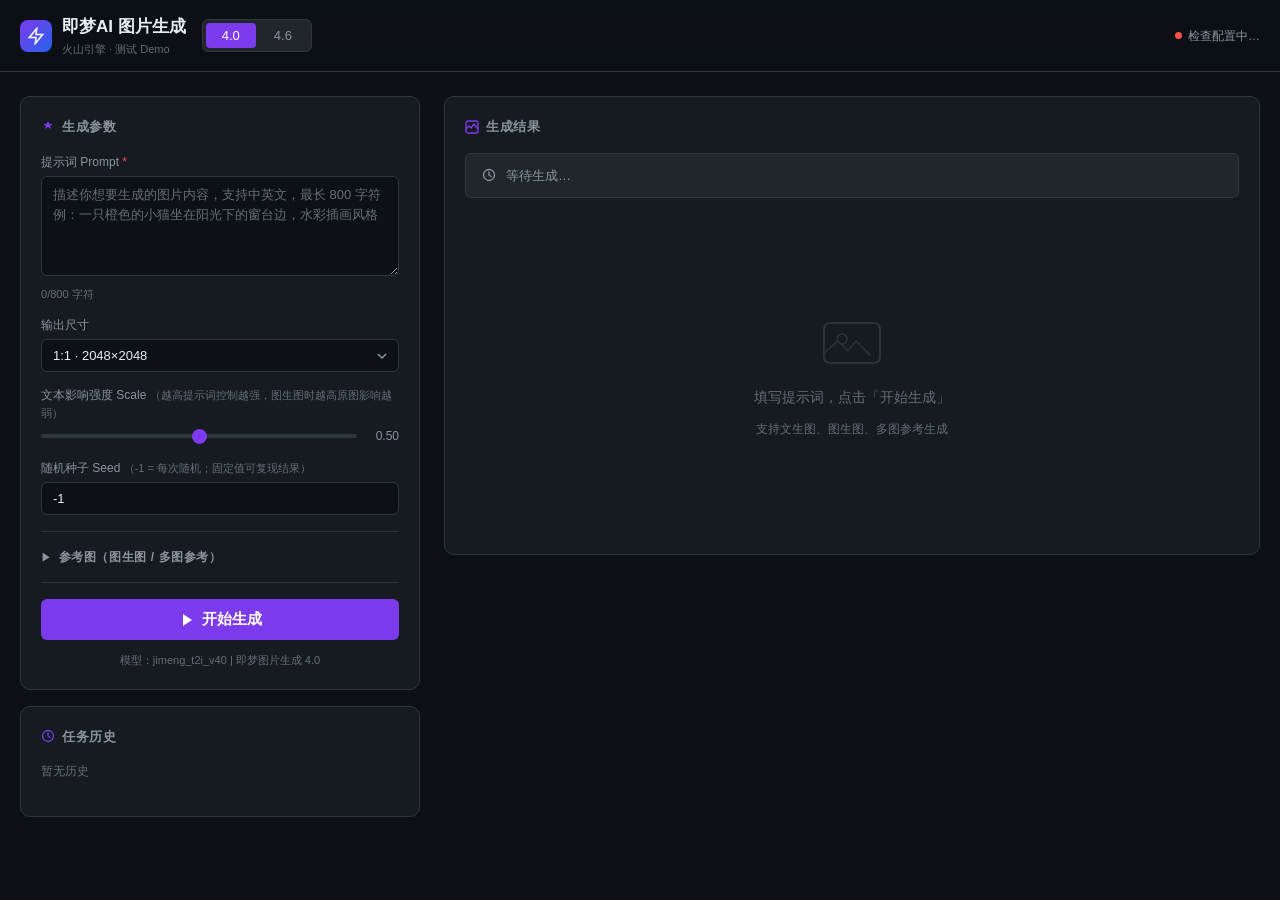
==== jimeng-demo/index.html @ f9570a5e "feat: 即梦AI 图片生成 4.0/4.6 测试 Demo 基于火山引擎官方接口文档实现的完整测试页面  后端 (app.py): - 手动实现火山引擎 V4 HMAC-SHA256 签名认证（无" ====
<!DOCTYPE html>
<html lang="zh-CN">
<head>
  <meta charset="UTF-8" />
  <meta name="viewport" content="width=device-width, initial-scale=1.0" />
  <title>即梦AI 图片生成 Demo</title>
  <style>
    /* ===== 基础变量 ===== */
    :root {
      --bg: #0d1117;
      --bg2: #161b22;
      --bg3: #21262d;
      --border: #30363d;
      --border2: #3d444d;
      --text: #e6edf3;
      --text2: #8b949e;
      --text3: #656d76;
      --accent: #7c3aed;
      --accent2: #6d28d9;
      --accent-light: rgba(124,58,237,0.15);
      --success: #2ea043;
      --danger: #f85149;
      --warning: #d29922;
      --radius: 10px;
      --radius-sm: 6px;
      --shadow: 0 8px 32px rgba(0,0,0,0.5);
      --t: 0.18s ease;
    }
    *, *::before, *::after { box-sizing: border-box; margin: 0; padding: 0; }
    html, body {
      min-height: 100vh;
      font-family: -apple-system, BlinkMacSystemFont, 'Segoe UI', 'PingFang SC', 'Microsoft YaHei', sans-serif;
      font-size: 14px;
      background: var(--bg);
      color: var(--text);
      line-height: 1.5;
    }

    /* ===== 布局 ===== */
    .container { max-width: 1280px; margin: 0 auto; padding: 0 20px; }

    /* ===== 顶部 Header ===== */
    header {
      border-bottom: 1px solid var(--border);
      padding: 14px 0;
      position: sticky;
      top: 0;
      background: rgba(13,17,23,0.92);
      backdrop-filter: blur(10px);
      z-index: 100;
    }
    .header-inner {
      display: flex;
      align-items: center;
      gap: 16px;
    }
    .logo {
      display: flex;
      align-items: center;
      gap: 10px;
      text-decoration: none;
    }
    .logo-icon {
      width: 32px; height: 32px;
      background: linear-gradient(135deg, #7c3aed, #2563eb);
      border-radius: 8px;
      display: flex; align-items: center; justify-content: center;
    }
    .logo-icon svg { width: 18px; height: 18px; }
    .logo-title { font-size: 17px; font-weight: 700; color: var(--text); }
    .logo-sub { font-size: 11px; color: var(--text3); margin-top: 1px; }

    /* 版本切换 */
    .version-tabs {
      display: flex;
      background: var(--bg3);
      border: 1px solid var(--border);
      border-radius: var(--radius-sm);
      padding: 3px;
      gap: 2px;
    }
    .version-tab {
      padding: 5px 16px;
      border-radius: 4px;
      border: none;
      background: transparent;
      color: var(--text2);
      font-size: 13px;
      font-weight: 500;
      cursor: pointer;
      transition: var(--t);
    }
    .version-tab:hover { color: var(--text); background: var(--border); }
    .version-tab.active { background: var(--accent); color: #fff; }

    /* 状态指示 */
    .config-status {
      margin-left: auto;
      display: flex;
      align-items: center;
      gap: 6px;
      font-size: 12px;
    }
    .dot {
      width: 7px; height: 7px;
      border-radius: 50%;
      background: var(--danger);
    }
    .dot.ok { background: var(--success); }
    #config-text { color: var(--text2); }

    /* ===== 主体两栏 ===== */
    .main-grid {
      display: grid;
      grid-template-columns: 400px 1fr;
      gap: 24px;
      padding: 24px 0 40px;
    }
    @media (max-width: 900px) {
      .main-grid { grid-template-columns: 1fr; }
    }

    /* ===== 卡片 ===== */
    .card {
      background: var(--bg2);
      border: 1px solid var(--border);
      border-radius: var(--radius);
      padding: 20px;
    }
    .card-title {
      font-size: 13px;
      font-weight: 600;
      color: var(--text2);
      text-transform: uppercase;
      letter-spacing: 0.7px;
      margin-bottom: 16px;
      display: flex;
      align-items: center;
      gap: 7px;
    }
    .card-title svg { color: var(--accent); }

    /* ===== 表单 ===== */
    .form-group { margin-bottom: 14px; }
    .form-label {
      display: block;
      font-size: 12px;
      color: var(--text2);
      margin-bottom: 5px;
      font-weight: 500;
    }
    .form-input, .form-select, .form-textarea {
      width: 100%;
      background: var(--bg);
      border: 1px solid var(--border);
      border-radius: var(--radius-sm);
      color: var(--text);
      padding: 8px 11px;
      font-size: 13px;
      outline: none;
      transition: var(--t);
      font-family: inherit;
    }
    .form-input:focus, .form-select:focus, .form-textarea:focus {
      border-color: var(--accent);
      box-shadow: 0 0 0 3px var(--accent-light);
    }
    .form-input::placeholder, .form-textarea::placeholder { color: var(--text3); }
    .form-textarea { resize: vertical; min-height: 100px; line-height: 1.6; }
    .form-select {
      cursor: pointer;
      appearance: none;
      background-image: url("data:image/svg+xml,%3Csvg xmlns='http://www.w3.org/2000/svg' width='12' height='12' viewBox='0 0 12 12'%3E%3Cpath d='M2 4l4 4 4-4' stroke='%238b949e' stroke-width='1.5' fill='none'/%3E%3C/svg%3E");
      background-repeat: no-repeat;
      background-position: right 10px center;
      padding-right: 30px;
    }
    .form-row { display: grid; grid-template-columns: 1fr 1fr; gap: 10px; }

    /* 滑块 */
    .slider-row { display: flex; align-items: center; gap: 10px; }
    .form-range {
      flex: 1;
      -webkit-appearance: none;
      height: 4px;
      background: var(--border);
      border-radius: 2px;
      outline: none;
      cursor: pointer;
    }
    .form-range::-webkit-slider-thumb {
      -webkit-appearance: none;
      width: 15px; height: 15px;
      border-radius: 50%;
      background: var(--accent);
      cursor: pointer;
    }
    .slider-val {
      font-size: 12px;
      color: var(--text2);
      width: 32px;
      text-align: right;
      flex-shrink: 0;
    }

    /* 图片上传区 */
    .upload-zone {
      border: 2px dashed var(--border);
      border-radius: var(--radius-sm);
      padding: 20px;
      text-align: center;
      cursor: pointer;
      transition: var(--t);
      position: relative;
      overflow: hidden;
    }
    .upload-zone:hover { border-color: var(--accent); background: var(--accent-light); }
    .upload-zone.has-images { border-style: solid; border-color: var(--accent); }
    .upload-zone input[type="file"] {
      position: absolute; inset: 0; opacity: 0; cursor: pointer;
    }
    .upload-hint { font-size: 12px; color: var(--text3); margin-top: 4px; }
    .upload-preview {
      display: flex;
      flex-wrap: wrap;
      gap: 8px;
      margin-top: 10px;
    }
    .preview-item {
      position: relative;
      width: 72px; height: 72px;
      border-radius: 6px;
      overflow: hidden;
      border: 1px solid var(--border);
    }
    .preview-item img { width: 100%; height: 100%; object-fit: cover; }
    .preview-remove {
      position: absolute;
      top: 2px; right: 2px;
      background: rgba(0,0,0,0.7);
      border: none;
      color: #fff;
      width: 18px; height: 18px;
      border-radius: 50%;
      cursor: pointer;
      font-size: 11px;
      display: flex; align-items: center; justify-content: center;
    }

    /* URL 输入 */
    .url-add-row {
      display: flex;
      gap: 6px;
      margin-top: 8px;
    }
    .url-tag-list {
      display: flex;
      flex-wrap: wrap;
      gap: 6px;
      margin-top: 8px;
    }
    .url-tag {
      display: flex;
      align-items: center;
      gap: 5px;
      background: var(--bg3);
      border: 1px solid var(--border);
      border-radius: 4px;
      padding: 3px 8px;
      font-size: 11px;
      color: var(--text2);
      max-width: 200px;
    }
    .url-tag span {
      overflow: hidden;
      text-overflow: ellipsis;
      white-space: nowrap;
    }
    .url-tag button { background: none; border: none; color: var(--text3); cursor: pointer; padding: 0; font-size: 13px; line-height: 1; }
    .url-tag button:hover { color: var(--danger); }

    /* ===== 按钮 ===== */
    .btn {
      display: inline-flex;
      align-items: center;
      justify-content: center;
      gap: 7px;
      padding: 9px 18px;
      border-radius: var(--radius-sm);
      border: none;
      font-size: 14px;
      font-weight: 600;
      cursor: pointer;
      transition: var(--t);
      white-space: nowrap;
    }
    .btn-primary {
      background: var(--accent);
      color: #fff;
      width: 100%;
      padding: 11px;
      font-size: 15px;
    }
    .btn-primary:hover { background: var(--accent2); }
    .btn-primary:active { transform: scale(0.98); }
    .btn-primary:disabled { opacity: 0.5; cursor: not-allowed; transform: none; }
    .btn-outline {
      background: transparent;
      border: 1px solid var(--border2);
      color: var(--text2);
      padding: 6px 12px;
      font-size: 12px;
      font-weight: 500;
    }
    .btn-outline:hover { border-color: var(--accent); color: var(--accent); }
    .btn-sm { padding: 5px 10px; font-size: 12px; }

    /* ===== 右栏：结果展示 ===== */
    .result-header {
      display: flex;
      align-items: center;
      justify-content: space-between;
      margin-bottom: 16px;
    }
    .result-meta { font-size: 12px; color: var(--text3); }

    /* 状态条 */
    .status-bar {
      display: flex;
      align-items: center;
      gap: 10px;
      padding: 12px 16px;
      border-radius: var(--radius-sm);
      font-size: 13px;
      margin-bottom: 16px;
    }
    .status-bar.idle { background: var(--bg3); color: var(--text2); border: 1px solid var(--border); }
    .status-bar.loading { background: rgba(124,58,237,0.12); color: #a78bfa; border: 1px solid rgba(124,58,237,0.3); }
    .status-bar.success { background: rgba(46,160,67,0.12); color: #3fb950; border: 1px solid rgba(46,160,67,0.3); }
    .status-bar.error { background: rgba(248,81,73,0.12); color: #ff7b72; border: 1px solid rgba(248,81,73,0.3); }

    /* 加载动画 */
    .spinner {
      width: 16px; height: 16px;
      border: 2px solid rgba(167,139,250,0.3);
      border-top-color: #a78bfa;
      border-radius: 50%;
      animation: spin 0.8s linear infinite;
      flex-shrink: 0;
    }
    @keyframes spin { to { transform: rotate(360deg); } }

    /* 进度条 */
    .progress-wrap {
      height: 3px;
      background: var(--border);
      border-radius: 2px;
      margin-bottom: 16px;
      overflow: hidden;
    }
    .progress-bar {
      height: 100%;
      background: linear-gradient(90deg, var(--accent), #2563eb);
      border-radius: 2px;
      transition: width 0.4s ease;
    }

    /* 图片网格 */
    .images-grid {
      display: grid;
      grid-template-columns: repeat(auto-fill, minmax(240px, 1fr));
      gap: 14px;
    }
    .image-card {
      background: var(--bg3);
      border: 1px solid var(--border);
      border-radius: var(--radius);
      overflow: hidden;
      transition: var(--t);
    }
    .image-card:hover { border-color: var(--accent); box-shadow: 0 0 0 1px var(--accent); }
    .image-card img {
      width: 100%; display: block;
      cursor: zoom-in;
    }
    .image-actions {
      display: flex;
      gap: 6px;
      padding: 10px;
      border-top: 1px solid var(--border);
    }
    .image-actions a, .image-actions button {
      flex: 1;
      text-align: center;
      padding: 6px;
      font-size: 12px;
      border-radius: 4px;
      border: 1px solid var(--border);
      background: transparent;
      color: var(--text2);
      cursor: pointer;
      text-decoration: none;
      transition: var(--t);
    }
    .image-actions a:hover, .image-actions button:hover {
      border-color: var(--accent);
      color: var(--accent);
    }

    /* 空状态 */
    .empty-state {
      display: flex;
      flex-direction: column;
      align-items: center;
      justify-content: center;
      min-height: 320px;
      color: var(--text3);
      gap: 12px;
    }
    .empty-state svg { opacity: 0.3; }

    /* 历史记录标签 */
    .history-tabs {
      display: flex;
      gap: 4px;
      margin-bottom: 16px;
      flex-wrap: wrap;
    }
    .history-badge {
      padding: 4px 10px;
      border-radius: 20px;
      font-size: 11px;
      background: var(--bg3);
      border: 1px solid var(--border);
      color: var(--text2);
      cursor: pointer;
      transition: var(--t);
      max-width: 180px;
      overflow: hidden;
      text-overflow: ellipsis;
      white-space: nowrap;
    }
    .history-badge:hover { border-color: var(--accent); color: var(--accent); }
    .history-badge.active { background: var(--accent-light); border-color: var(--accent); color: var(--accent); }

    /* 灯箱 */
    .lightbox {
      position: fixed;
      inset: 0;
      background: rgba(0,0,0,0.9);
      display: none;
      align-items: center;
      justify-content: center;
      z-index: 1000;
      cursor: zoom-out;
    }
    .lightbox.open { display: flex; }
    .lightbox img {
      max-width: 92vw;
      max-height: 92vh;
      border-radius: var(--radius);
      box-shadow: var(--shadow);
    }
    .lightbox-close {
      position: absolute;
      top: 20px; right: 20px;
      width: 36px; height: 36px;
      border-radius: 50%;
      background: rgba(255,255,255,0.1);
      border: 1px solid rgba(255,255,255,0.2);
      color: #fff;
      cursor: pointer;
      font-size: 18px;
      display: flex; align-items: center; justify-content: center;
    }

    /* Toast */
    .toast-wrap {
      position: fixed;
      bottom: 24px; right: 24px;
      display: flex;
      flex-direction: column;
      gap: 8px;
      z-index: 2000;
    }
    .toast {
      padding: 11px 16px;
      border-radius: var(--radius-sm);
      font-size: 13px;
      font-weight: 500;
      box-shadow: var(--shadow);
      animation: toastIn 0.2s ease;
      border-left: 3px solid;
      max-width: 320px;
    }
    .toast.info { background: rgba(124,58,237,0.18); border-color: var(--accent); color: #a78bfa; }
    .toast.success { background: rgba(46,160,67,0.18); border-color: var(--success); color: #3fb950; }
    .toast.error { background: rgba(248,81,73,0.18); border-color: var(--danger); color: #ff7b72; }
    @keyframes toastIn { from { transform: translateX(100%); opacity: 0; } to { transform: translateX(0); opacity: 1; } }

    /* 参数说明 */
    .tip-text { font-size: 11px; color: var(--text3); margin-top: 4px; }
    .divider { border: none; border-top: 1px solid var(--border); margin: 16px 0; }

    /* 折叠区 */
    .collapsible-header {
      display: flex;
      align-items: center;
      gap: 7px;
      cursor: pointer;
      user-select: none;
      font-size: 12px;
      font-weight: 600;
      color: var(--text2);
      text-transform: uppercase;
      letter-spacing: 0.6px;
    }
    .collapsible-header:hover { color: var(--text); }
    .collapse-icon { transition: transform 0.2s ease; font-size: 10px; }
    .collapse-icon.open { transform: rotate(90deg); }
    .collapsible-body { margin-top: 12px; }
    .collapsible-body.hidden { display: none; }
  </style>
</head>
<body>

<!-- Header -->
<header>
  <div class="container">
    <div class="header-inner">
      <div class="logo">
        <div class="logo-icon">
          <svg viewBox="0 0 24 24" fill="none" stroke="white" stroke-width="2"><polygon points="13,2 3,14 12,14 11,22 21,10 12,10"/></svg>
        </div>
        <div>
          <div class="logo-title">即梦AI 图片生成</div>
          <div class="logo-sub">火山引擎 · 测试 Demo</div>
        </div>
      </div>
      <div class="version-tabs">
        <button class="version-tab active" data-v="4.0" onclick="switchVersion('4.0')">4.0</button>
        <button class="version-tab" data-v="4.6" onclick="switchVersion('4.6')">4.6</button>
      </div>
      <div class="config-status">
        <div class="dot" id="status-dot"></div>
        <span id="config-text">检查配置中…</span>
      </div>
    </div>
  </div>
</header>

<!-- 主体 -->
<div class="container">
  <div class="main-grid">

    <!-- 左栏：控制面板 -->
    <div>
      <div class="card">
        <div class="card-title">
          <svg width="14" height="14" viewBox="0 0 14 14"><path d="M7 1l1.5 3h3L9 6l1 3-3-2-3 2 1-3-2.5-2H5.5z" fill="currentColor"/></svg>
          生成参数
        </div>

        <!-- 提示词 -->
        <div class="form-group">
          <label class="form-label">提示词 Prompt <span style="color:var(--danger)">*</span></label>
          <textarea class="form-textarea" id="prompt" placeholder="描述你想要生成的图片内容，支持中英文，最长 800 字符&#10;例：一只橙色的小猫坐在阳光下的窗台边，水彩插画风格" maxlength="800"></textarea>
          <div class="tip-text"><span id="prompt-count">0</span>/800 字符</div>
        </div>

        <!-- 图片尺寸 -->
        <div class="form-group">
          <label class="form-label">输出尺寸</label>
          <select class="form-select" id="size">
            <optgroup label="── 1K ──">
              <option value="1024x1024">1:1 · 1024×1024</option>
            </optgroup>
            <optgroup label="── 2K (推荐) ──">
              <option value="2048x2048" selected>1:1 · 2048×2048</option>
              <option value="2304x1728">4:3 · 2304×1728</option>
              <option value="2560x1440">16:9 · 2560×1440</option>
              <option value="2496x1664">3:2 · 2496×1664</option>
              <option value="3024x1296">21:9 · 3024×1296</option>
              <option value="1728x2304">3:4 · 1728×2304</option>
              <option value="1440x2560">9:16 · 1440×2560</option>
            </optgroup>
            <optgroup label="── 4K ──">
              <option value="4096x4096">1:1 · 4096×4096</option>
              <option value="4694x3520">4:3 · 4694×3520</option>
              <option value="4992x3328">3:2 · 4992×3328</option>
              <option value="5404x3040">16:9 · 5404×3040</option>
            </optgroup>
          </select>
        </div>

        <!-- 文本影响强度 -->
        <div class="form-group">
          <label class="form-label">文本影响强度 Scale <span class="tip-text">（越高提示词控制越强，图生图时越高原图影响越弱）</span></label>
          <div class="slider-row">
            <input type="range" class="form-range" id="scale" min="0" max="1" step="0.05" value="0.5"
              oninput="document.getElementById('scale-val').textContent=parseFloat(this.value).toFixed(2)" />
            <span class="slider-val" id="scale-val">0.50</span>
          </div>
        </div>

        <!-- 随机种子 -->
        <div class="form-group">
          <label class="form-label">随机种子 Seed <span class="tip-text">（-1 = 每次随机；固定值可复现结果）</span></label>
          <input type="number" class="form-input" id="seed" value="-1" min="-1" />
        </div>

        <hr class="divider" />

        <!-- 参考图 折叠 -->
        <div>
          <div class="collapsible-header" onclick="toggleSection('ref-section','ref-icon')">
            <span class="collapse-icon" id="ref-icon">▶</span>
            参考图（图生图 / 多图参考）
          </div>
          <div class="collapsible-body hidden" id="ref-section">
            <br/>
            <!-- URL 输入 -->
            <div class="form-group">
              <label class="form-label">图片 URL（可添加多个，最多 10 张）</label>
              <div class="url-add-row">
                <input type="text" class="form-input" id="url-input" placeholder="https://example.com/image.jpg" />
                <button class="btn btn-outline btn-sm" onclick="addUrlTag()">添加</button>
              </div>
              <div class="url-tag-list" id="url-tag-list"></div>
            </div>
            <div class="tip-text">4.0 支持最多 10 张参考图；图生图时建议 scale 设置为 0.3~0.7</div>

            <hr class="divider" />
            <!-- 生成数量控制 -->
            <div class="form-group">
              <label class="form-label">输出数量控制</label>
              <div class="form-row">
                <div>
                  <label class="form-label">强制生成单图</label>
                  <select class="form-select" id="force-single">
                    <option value="false">否（自动判断）</option>
                    <option value="true">是（强制1张）</option>
                  </select>
                </div>
                <div>
                  <label class="form-label">最大输出数</label>
                  <select class="form-select" id="max-ratio">
                    <option value="1">1张</option>
                    <option value="3">3张</option>
                    <option value="6" selected>6张</option>
                    <option value="9">9张</option>
                    <option value="15">15张（最大）</option>
                  </select>
                </div>
              </div>
            </div>
          </div>
        </div>

        <hr class="divider" />

        <!-- 生成按钮 -->
        <button class="btn btn-primary" id="btn-generate" onclick="doGenerate()">
          <svg width="16" height="16" viewBox="0 0 16 16"><polygon points="4,2 13,8 4,14" fill="currentColor"/></svg>
          <span id="btn-text">开始生成</span>
        </button>

        <!-- 当前版本信息 -->
        <div style="margin-top:12px;font-size:11px;color:var(--text3);text-align:center" id="model-info">
          模型：jimeng_t2i_v40 | 即梦图片生成 4.0
        </div>
      </div>

      <!-- 历史记录 -->
      <div class="card" style="margin-top:16px" id="history-card">
        <div class="card-title">
          <svg width="14" height="14" viewBox="0 0 14 14"><circle cx="7" cy="7" r="5.5" stroke="currentColor" stroke-width="1.3" fill="none"/><path d="M7 4v3l2 1.5" stroke="currentColor" stroke-width="1.3" stroke-linecap="round" fill="none"/></svg>
          任务历史
        </div>
        <div class="history-tabs" id="history-tabs">
          <div style="font-size:12px;color:var(--text3)">暂无历史</div>
        </div>
      </div>
    </div>

    <!-- 右栏：结果 -->
    <div>
      <div class="card">
        <div class="result-header">
          <div class="card-title" style="margin:0">
            <svg width="14" height="14" viewBox="0 0 14 14"><rect x="1" y="1" width="12" height="12" rx="2" stroke="currentColor" stroke-width="1.3" fill="none"/><path d="M1 9l3-3 2 2 3-4 4 5" stroke="currentColor" stroke-width="1.3" stroke-linecap="round" fill="none"/></svg>
            生成结果
          </div>
          <div class="result-meta" id="result-meta"></div>
        </div>

        <!-- 状态条 -->
        <div class="status-bar idle" id="status-bar">
          <svg width="14" height="14" viewBox="0 0 14 14"><circle cx="7" cy="7" r="5.5" stroke="currentColor" stroke-width="1.3" fill="none"/><path d="M7 4v3l2 1.5" stroke="currentColor" stroke-width="1.3" stroke-linecap="round" fill="none"/></svg>
          <span id="status-text">等待生成…</span>
        </div>

        <!-- 进度条 -->
        <div class="progress-wrap" id="progress-wrap" style="display:none">
          <div class="progress-bar" id="progress-bar" style="width:0%"></div>
        </div>

        <!-- 图片结果 -->
        <div id="result-area">
          <div class="empty-state">
            <svg width="64" height="64" viewBox="0 0 64 64" fill="none">
              <rect x="4" y="12" width="56" height="40" rx="6" stroke="currentColor" stroke-width="2"/>
              <circle cx="22" cy="28" r="5" stroke="currentColor" stroke-width="1.5"/>
              <path d="M4 42l14-12 10 10 8-10 14 14" stroke="currentColor" stroke-width="1.5" stroke-linecap="round"/>
            </svg>
            <div style="font-size:14px">填写提示词，点击「开始生成」</div>
            <div style="font-size:12px">支持文生图、图生图、多图参考生成</div>
          </div>
        </div>
      </div>
    </div>
  </div>
</div>

<!-- 灯箱 -->
<div class="lightbox" id="lightbox" onclick="closeLightbox()">
  <button class="lightbox-close" onclick="closeLightbox()">✕</button>
  <img id="lightbox-img" src="" alt="" />
</div>

<!-- Toast -->
<div class="toast-wrap" id="toast-wrap"></div>

<script>
  // ===== 状态 =====
  let currentVersion = '4.0';
  let currentTaskId = null;
  let currentReqKey = 'jimeng_t2i_v40';
  let pollTimer = null;
  let pollCount = 0;
  const MAX_POLL = 60;  // 最多轮询 60 次（约 2 分钟）
  let history = [];     // [{taskId, reqKey, prompt, images, time}]
  let urlList = [];

  const MODEL_INFO = {
    '4.0': { reqKey: 'jimeng_t2i_v40', desc: '即梦图片生成 4.0' },
    '4.6': { reqKey: 'jimeng_t2i_v46', desc: '即梦图片生成 4.6' },
  };

  // ===== 初始化 =====
  window.addEventListener('load', () => {
    checkConfig();
    document.getElementById('prompt').addEventListener('input', function() {
      document.getElementById('prompt-count').textContent = this.value.length;
    });
    document.getElementById('url-input').addEventListener('keydown', (e) => {
      if (e.key === 'Enter') { e.preventDefault(); addUrlTag(); }
    });
  });

  // ===== 配置检查 =====
  async function checkConfig() {
    try {
      const r = await fetch('/api/config');
      const data = await r.json();
      const dot = document.getElementById('status-dot');
      const txt = document.getElementById('config-text');
      if (data.ak_configured && data.sk_configured) {
        dot.classList.add('ok');
        txt.textContent = 'AK/SK 已配置';
      } else {
        txt.textContent = '未配置 AK/SK（请创建 .env 文件）';
      }
    } catch {}
  }

  // ===== 版本切换 =====
  function switchVersion(v) {
    currentVersion = v;
    document.querySelectorAll('.version-tab').forEach(t => t.classList.toggle('active', t.dataset.v === v));
    const info = MODEL_INFO[v];
    currentReqKey = info.reqKey;
    document.getElementById('model-info').textContent = `模型：${info.reqKey} | ${info.desc}`;
    toast(`切换到即梦 ${v}`, 'info');
  }

  // ===== URL 标签管理 =====
  function addUrlTag() {
    const input = document.getElementById('url-input');
    const url = input.value.trim();
    if (!url) return;
    if (urlList.length >= 10) { toast('最多添加 10 张参考图', 'error'); return; }
    if (!url.startsWith('http')) { toast('请输入有效的 HTTP/HTTPS URL', 'error'); return; }
    urlList.push(url);
    input.value = '';
    renderUrlTags();
  }

  function removeUrl(idx) {
    urlList.splice(idx, 1);
    renderUrlTags();
  }

  function renderUrlTags() {
    const c = document.getElementById('url-tag-list');
    c.innerHTML = urlList.map((u, i) => `
      <div class="url-tag">
        <span title="${u}">${u.split('/').pop() || u.substring(0, 30)}</span>
        <button onclick="removeUrl(${i})" title="移除">×</button>
      </div>
    `).join('');
  }

  // ===== 折叠 =====
  function toggleSection(bodyId, iconId) {
    const body = document.getElementById(bodyId);
    const icon = document.getElementById(iconId);
    const hidden = body.classList.toggle('hidden');
    icon.classList.toggle('open', !hidden);
  }

  // ===== 生成 =====
  async function doGenerate() {
    const prompt = document.getElementById('prompt').value.trim();
    if (!prompt) { toast('请输入提示词', 'error'); return; }

    const params = {
      version: currentVersion,
      prompt,
      size: document.getElementById('size').value,
      scale: parseFloat(document.getElementById('scale').value),
      seed: parseInt(document.getElementById('seed').value) || -1,
      image_urls: [...urlList],
      force_single: document.getElementById('force-single').value === 'true',
    };

    setGenerating(true);
    setStatus('loading', '提交任务中…');
    showProgress(5);
    clearResults();

    try {
      const r = await fetch('/api/generate', {
        method: 'POST',
        headers: { 'Content-Type': 'application/json' },
        body: JSON.stringify(params),
      });
      const data = await r.json();
      if (!r.ok || data.error) {
        const hint = data.hint ? `\n提示：${data.hint}` : '';
        throw new Error((data.error || '提交失败') + hint);
      }
      currentTaskId = data.task_id;
      currentReqKey = data.req_key;
      setStatus('loading', `任务已提交，正在生成… (task: ${currentTaskId.substring(0, 12)}…)`);
      showProgress(15);
      startPolling();
    } catch (e) {
      setStatus('error', `错误：${e.message}`);
      setGenerating(false);
      hideProgress();
      toast(e.message, 'error');
    }
  }

  // ===== 轮询 =====
  function startPolling() {
    pollCount = 0;
    pollTimer = setInterval(pollResult, 2000);
  }

  async function pollResult() {
    if (!currentTaskId) return;
    pollCount++;
    const progress = Math.min(15 + pollCount * 1.2, 92);
    showProgress(progress);

    if (pollCount > MAX_POLL) {
      clearInterval(pollTimer);
      setStatus('error', '生成超时，请重试');
      setGenerating(false);
      hideProgress();
      toast('生成超时', 'error');
      return;
    }

    try {
      const r = await fetch('/api/query', {
        method: 'POST',
        headers: { 'Content-Type': 'application/json' },
        body: JSON.stringify({ task_id: currentTaskId, req_key: currentReqKey }),
      });
      const data = await r.json();

      if (data.error) throw new Error(data.error);

      if (data.status === 'done') {
        clearInterval(pollTimer);
        showProgress(100);
        setTimeout(hideProgress, 600);
        renderImages(data.images || []);
        const elapsed = (pollCount * 2).toFixed(0);
        setStatus('success', `生成完成！共 ${data.images.length} 张图片（耗时约 ${elapsed}s）`);
        setGenerating(false);
        addHistory(currentTaskId, currentReqKey, document.getElementById('prompt').value.trim(), data.images);
        document.getElementById('result-meta').textContent =
          `版本: ${currentVersion} · ${data.images.length}张 · ~${elapsed}s`;
        toast(`生成完成，共 ${data.images.length} 张`, 'success');
      } else {
        setStatus('loading', `生成中… (${pollCount * 2}s)`);
      }
    } catch (e) {
      clearInterval(pollTimer);
      setStatus('error', `查询失败：${e.message}`);
      setGenerating(false);
      hideProgress();
      toast(`查询失败：${e.message}`, 'error');
    }
  }

  // ===== 渲染图片 =====
  function renderImages(images) {
    if (!images.length) {
      document.getElementById('result-area').innerHTML =
        '<div style="color:var(--text3);padding:20px;text-align:center">未返回图片数据</div>';
      return;
    }
    const html = `<div class="images-grid">${images.map((img, i) => {
      const src = img.type === 'url' ? img.data : `data:image/png;base64,${img.data}`;
      const downloadHref = img.type === 'url' ? img.data : src;
      return `
        <div class="image-card">
          <img src="${src}" alt="生成图片${i+1}" loading="lazy" onclick="openLightbox('${src}')" />
          <div class="image-actions">
            <a href="${downloadHref}" download="jimeng_${Date.now()}_${i+1}.png" target="_blank">
              ⬇ 下载
            </a>
            <button onclick="openLightbox('${src}')">🔍 预览</button>
          </div>
        </div>`;
    }).join('')}</div>`;
    document.getElementById('result-area').innerHTML = html;
  }

  function clearResults() {
    document.getElementById('result-area').innerHTML = '';
    document.getElementById('result-meta').textContent = '';
  }

  // ===== 状态与进度 =====
  function setStatus(type, text) {
    const bar = document.getElementById('status-bar');
    bar.className = `status-bar ${type}`;
    const icons = {
      idle: '<svg width="14" height="14" viewBox="0 0 14 14"><circle cx="7" cy="7" r="5.5" stroke="currentColor" stroke-width="1.3" fill="none"/></svg>',
      loading: '<div class="spinner"></div>',
      success: '<svg width="14" height="14" viewBox="0 0 14 14"><circle cx="7" cy="7" r="5.5" stroke="currentColor" stroke-width="1.3" fill="none"/><path d="M4 7l2 2 4-4" stroke="currentColor" stroke-width="1.4" stroke-linecap="round" fill="none"/></svg>',
      error: '<svg width="14" height="14" viewBox="0 0 14 14"><circle cx="7" cy="7" r="5.5" stroke="currentColor" stroke-width="1.3" fill="none"/><path d="M7 4v4M7 9.5v.5" stroke="currentColor" stroke-width="1.4" stroke-linecap="round" fill="none"/></svg>',
    };
    bar.innerHTML = `${icons[type] || ''}<span>${text}</span>`;
  }

  function setGenerating(loading) {
    const btn = document.getElementById('btn-generate');
    const txt = document.getElementById('btn-text');
    btn.disabled = loading;
    txt.textContent = loading ? '生成中…' : '开始生成';
  }

  function showProgress(pct) {
    document.getElementById('progress-wrap').style.display = '';
    document.getElementById('progress-bar').style.width = `${pct}%`;
  }

  function hideProgress() {
    document.getElementById('progress-wrap').style.display = 'none';
    document.getElementById('progress-bar').style.width = '0%';
  }

  // ===== 历史 =====
  function addHistory(taskId, reqKey, prompt, images) {
    history.unshift({ taskId, reqKey, prompt, images, time: new Date().toLocaleTimeString() });
    if (history.length > 10) history.pop();
    renderHistory();
  }

  function renderHistory() {
    const c = document.getElementById('history-tabs');
    if (!history.length) {
      c.innerHTML = '<div style="font-size:12px;color:var(--text3)">暂无历史</div>';
      return;
    }
    c.innerHTML = history.map((h, i) => `
      <div class="history-badge" onclick="loadHistory(${i})" title="${h.prompt}">
        ${h.time} · ${h.prompt.substring(0, 16)}${h.prompt.length > 16 ? '…' : ''}
      </div>
    `).join('');
  }

  function loadHistory(i) {
    const h = history[i];
    if (!h) return;
    renderImages(h.images);
    setStatus('success', `历史结果：${h.prompt.substring(0, 30)}`);
    document.getElementById('result-meta').textContent = `版本: ${h.reqKey} · ${h.images.length}张`;
  }

  // ===== 灯箱 =====
  function openLightbox(src) {
    document.getElementById('lightbox-img').src = src;
    document.getElementById('lightbox').classList.add('open');
  }
  function closeLightbox() {
    document.getElementById('lightbox').classList.remove('open');
  }
  document.addEventListener('keydown', (e) => {
    if (e.key === 'Escape') closeLightbox();
  });

  // ===== Toast =====
  function toast(msg, type = 'info') {
    const c = document.getElementById('toast-wrap');
    const el = document.createElement('div');
    el.className = `toast ${type}`;
    el.textContent = msg;
    c.appendChild(el);
    setTimeout(() => {
      el.style.animation = 'toastIn 0.2s ease reverse';
      setTimeout(() => el.remove(), 200);
    }, 3500);
  }
</script>
</body>
</html>
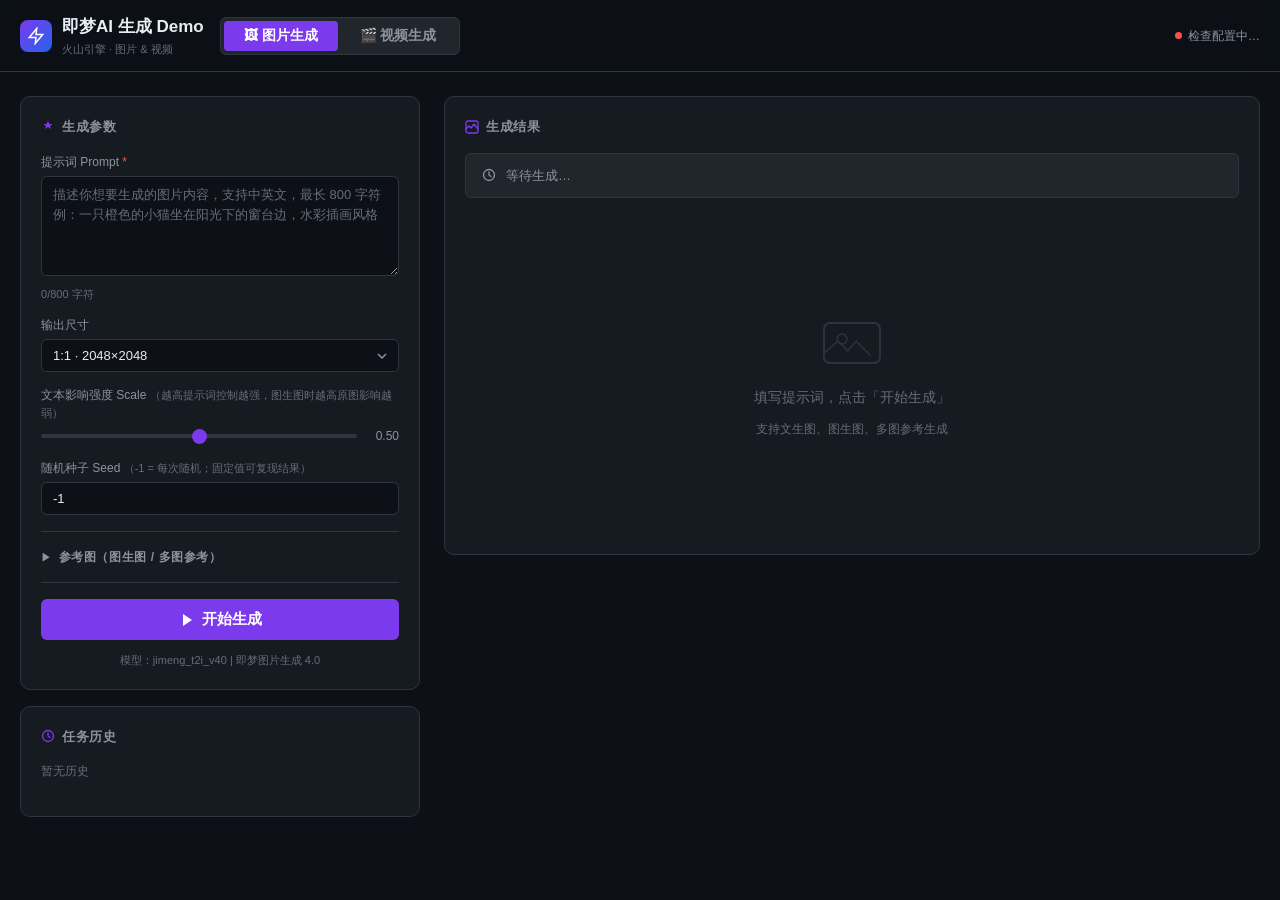
==== commit 0884a8d2: "feat: 新增即梦AI 视频生成功能（3.0 Pro / 3.0 720P / 3.0 1080P） 后端 (app.py): - /api/video/generate：提交视频生成任务，通过 C" ====
--- a/jimeng-demo/index.html
+++ b/jimeng-demo/index.html
@@ -3,7 +3,7 @@
 <head>
   <meta charset="UTF-8" />
   <meta name="viewport" content="width=device-width, initial-scale=1.0" />
-  <title>即梦AI 图片生成 Demo</title>
+  <title>即梦AI 图片 & 视频生成 Demo</title>
   <style>
     /* ===== 基础变量 ===== */
     :root {
@@ -520,6 +520,90 @@
     .collapse-icon.open { transform: rotate(90deg); }
     .collapsible-body { margin-top: 12px; }
     .collapsible-body.hidden { display: none; }
+
+    /* ===== 页面级 Tab（图片/视频切换）===== */
+    .page-tabs {
+      display: flex;
+      gap: 2px;
+      background: var(--bg3);
+      border: 1px solid var(--border);
+      border-radius: var(--radius-sm);
+      padding: 3px;
+    }
+    .page-tab {
+      padding: 6px 20px;
+      border-radius: 4px;
+      border: none;
+      background: transparent;
+      color: var(--text2);
+      font-size: 14px;
+      font-weight: 600;
+      cursor: pointer;
+      transition: var(--t);
+    }
+    .page-tab:hover { color: var(--text); }
+    .page-tab.active { background: var(--accent); color: #fff; }
+
+    /* 页面区域显示 */
+    .page-section { display: none; }
+    .page-section.active { display: block; }
+
+    /* ===== 视频生成专用样式 ===== */
+    .mode-grid {
+      display: grid;
+      grid-template-columns: repeat(2, 1fr);
+      gap: 6px;
+      margin-bottom: 4px;
+    }
+    .mode-btn {
+      padding: 8px 6px;
+      border-radius: var(--radius-sm);
+      border: 1px solid var(--border);
+      background: var(--bg);
+      color: var(--text2);
+      font-size: 11px;
+      cursor: pointer;
+      text-align: center;
+      transition: var(--t);
+      line-height: 1.4;
+    }
+    .mode-btn:hover { border-color: var(--accent); color: var(--accent); }
+    .mode-btn.active { background: var(--accent-light); border-color: var(--accent); color: var(--accent); font-weight: 600; }
+
+    /* 视频结果播放器 */
+    .video-result-wrap {
+      position: relative;
+      background: #000;
+      border-radius: var(--radius);
+      overflow: hidden;
+      max-width: 100%;
+    }
+    .video-result-wrap video {
+      width: 100%;
+      display: block;
+      max-height: 60vh;
+    }
+    .video-download-bar {
+      display: flex;
+      gap: 8px;
+      align-items: center;
+      padding: 10px;
+      background: var(--bg3);
+      border-top: 1px solid var(--border);
+    }
+    .video-download-bar a {
+      flex: 1;
+      text-align: center;
+      padding: 7px;
+      font-size: 13px;
+      border-radius: 4px;
+      border: 1px solid var(--border);
+      color: var(--text2);
+      text-decoration: none;
+      transition: var(--t);
+    }
+    .video-download-bar a:hover { border-color: var(--accent); color: var(--accent); }
+    .video-meta { font-size: 11px; color: var(--text3); }
   </style>
 </head>
 <body>
@@ -533,13 +617,13 @@
           <svg viewBox="0 0 24 24" fill="none" stroke="white" stroke-width="2"><polygon points="13,2 3,14 12,14 11,22 21,10 12,10"/></svg>
         </div>
         <div>
-          <div class="logo-title">即梦AI 图片生成</div>
-          <div class="logo-sub">火山引擎 · 测试 Demo</div>
+          <div class="logo-title">即梦AI 生成 Demo</div>
+          <div class="logo-sub">火山引擎 · 图片 & 视频</div>
         </div>
       </div>
-      <div class="version-tabs">
-        <button class="version-tab active" data-v="4.0" onclick="switchVersion('4.0')">4.0</button>
-        <button class="version-tab" data-v="4.6" onclick="switchVersion('4.6')">4.6</button>
+      <div class="page-tabs">
+        <button class="page-tab active" data-page="image" onclick="switchPage('image')">🖼 图片生成</button>
+        <button class="page-tab" data-page="video" onclick="switchPage('video')">🎬 视频生成</button>
       </div>
       <div class="config-status">
         <div class="dot" id="status-dot"></div>
@@ -549,7 +633,8 @@
   </div>
 </header>
 
-<!-- 主体 -->
+<!-- ===== 图片生成页面 ===== -->
+<div class="page-section active" id="page-image">
 <div class="container">
   <div class="main-grid">
 
@@ -721,6 +806,190 @@
     </div>
   </div>
 </div>
+</div><!-- /page-image -->
+
+<!-- ===== 视频生成页面 ===== -->
+<div class="page-section" id="page-video">
+<div class="container">
+  <div class="main-grid">
+
+    <!-- 左栏：视频参数 -->
+    <div>
+      <div class="card">
+        <div class="card-title">
+          <svg width="14" height="14" viewBox="0 0 14 14"><path d="M1 2h9v8H1z" stroke="currentColor" stroke-width="1.2" fill="none" rx="1"/><path d="M10 5l3-2v6l-3-2V5z" fill="currentColor"/></svg>
+          视频模型
+        </div>
+        <!-- 模型版本 -->
+        <div class="form-group">
+          <label class="form-label">模型版本</label>
+          <div class="tab-pills" id="video-model-tabs">
+            <button class="tab-pill active" data-vm="pro"   onclick="switchVideoModel('pro')">3.0 Pro<br><span style="font-size:10px;font-weight:400">1080P</span></button>
+            <button class="tab-pill"         data-vm="720p"  onclick="switchVideoModel('720p')">3.0 720P</button>
+            <button class="tab-pill"         data-vm="1080p" onclick="switchVideoModel('1080p')">3.0 1080P</button>
+          </div>
+        </div>
+        <!-- 生成模式 -->
+        <div class="form-group">
+          <label class="form-label">生成模式</label>
+          <div class="mode-grid" id="video-mode-grid">
+            <button class="mode-btn active" data-mode="t2v"        onclick="switchVideoMode('t2v')">📝 文生视频</button>
+            <button class="mode-btn"        data-mode="i2v_first"  onclick="switchVideoMode('i2v_first')">🖼 图生视频（首帧）</button>
+            <button class="mode-btn"        data-mode="i2v_tail"   onclick="switchVideoMode('i2v_tail')">🖼🖼 首帧+尾帧</button>
+            <button class="mode-btn"        data-mode="i2v_camera" onclick="switchVideoMode('i2v_camera')" id="mode-camera">📷 运镜（仅720P）</button>
+          </div>
+        </div>
+        <div class="form-group">
+          <div id="video-model-info" style="font-size:11px;color:var(--text3);padding:6px 8px;background:var(--bg3);border-radius:4px;border:1px solid var(--border)">
+            req_key: jimeng_ti2v_v30_pro
+          </div>
+        </div>
+      </div>
+
+      <div class="card" style="margin-top:16px">
+        <div class="card-title">
+          <svg width="14" height="14" viewBox="0 0 14 14"><path d="M7 1l1.5 3h3L9 6l1 3-3-2-3 2 1-3-2.5-2H5.5z" fill="currentColor"/></svg>
+          生成参数
+        </div>
+
+        <!-- 提示词 -->
+        <div class="form-group">
+          <label class="form-label">提示词 <span style="color:var(--danger)">*</span></label>
+          <textarea class="form-textarea" id="v-prompt"
+            placeholder="描述视频内容，建议 400 字以内，上限 800 字&#10;例：千军万马奔腾在草原上，阳光明媚，高清画质"
+            maxlength="800" style="min-height:90px"
+            oninput="document.getElementById('v-prompt-count').textContent=this.value.length"></textarea>
+          <div class="tip-text"><span id="v-prompt-count">0</span>/800 字符</div>
+        </div>
+
+        <!-- 视频时长 -->
+        <div class="form-group">
+          <label class="form-label">视频时长</label>
+          <div class="tab-pills">
+            <button class="tab-pill active" data-dur="121" onclick="selectDuration(this,121)">5 秒（121帧）</button>
+            <button class="tab-pill"        data-dur="241" onclick="selectDuration(this,241)">10 秒（241帧）</button>
+          </div>
+        </div>
+
+        <!-- 宽高比 -->
+        <div class="form-group">
+          <label class="form-label">画面比例</label>
+          <select class="form-select" id="v-aspect">
+            <option value="16:9" selected>横屏 16:9</option>
+            <option value="9:16">竖屏 9:16</option>
+            <option value="1:1">方形 1:1</option>
+            <option value="4:3">4:3</option>
+            <option value="3:4">3:4</option>
+            <option value="21:9">宽屏 21:9</option>
+          </select>
+        </div>
+
+        <!-- 随机种子 -->
+        <div class="form-group">
+          <label class="form-label">随机种子（-1=随机）</label>
+          <input type="number" class="form-input" id="v-seed" value="-1" min="-1" />
+        </div>
+
+        <hr class="divider" />
+
+        <!-- 图生视频参考图 -->
+        <div id="v-image-section">
+          <div class="collapsible-header" onclick="toggleSection('v-img-body','v-img-icon')">
+            <span class="collapse-icon open" id="v-img-icon">▶</span>
+            参考图片（图生视频必填）
+          </div>
+          <div class="collapsible-body" id="v-img-body">
+            <br/>
+            <div class="form-group">
+              <label class="form-label" id="v-img-label">首帧图片 URL</label>
+              <div class="url-add-row">
+                <input type="text" class="form-input" id="v-url-input" placeholder="https://example.com/frame.jpg" />
+                <button class="btn btn-outline btn-sm" onclick="addVideoUrl()">添加</button>
+              </div>
+              <div class="url-tag-list" id="v-url-tag-list"></div>
+              <div class="tip-text" id="v-img-tip">图片要求：JPEG/PNG，最短边≥320px，比例≤3:1，最大4096×4096</div>
+            </div>
+          </div>
+        </div>
+
+        <hr class="divider" />
+
+        <button class="btn btn-primary" id="v-btn-generate" onclick="doVideoGenerate()">
+          <svg width="16" height="16" viewBox="0 0 16 16"><polygon points="4,2 13,8 4,14" fill="currentColor"/></svg>
+          <span id="v-btn-text">开始生成视频</span>
+        </button>
+      </div>
+
+      <!-- 历史 -->
+      <div class="card" style="margin-top:16px">
+        <div class="card-title">
+          <svg width="14" height="14" viewBox="0 0 14 14"><circle cx="7" cy="7" r="5.5" stroke="currentColor" stroke-width="1.3" fill="none"/><path d="M7 4v3l2 1.5" stroke="currentColor" stroke-width="1.3" stroke-linecap="round" fill="none"/></svg>
+          视频历史
+        </div>
+        <div class="history-tabs" id="v-history-tabs">
+          <div style="font-size:12px;color:var(--text3)">暂无历史</div>
+        </div>
+      </div>
+    </div>
+
+    <!-- 右栏：视频结果 -->
+    <div>
+      <div class="card">
+        <div class="result-header">
+          <div class="card-title" style="margin:0">
+            <svg width="14" height="14" viewBox="0 0 14 14"><path d="M1 2h9v8H1z" stroke="currentColor" stroke-width="1.2" fill="none" rx="1"/><path d="M10 5l3-2v6l-3-2V5z" fill="currentColor"/></svg>
+            视频结果
+          </div>
+          <div class="result-meta" id="v-result-meta"></div>
+        </div>
+
+        <!-- 状态条 -->
+        <div class="status-bar idle" id="v-status-bar">
+          <svg width="14" height="14" viewBox="0 0 14 14"><circle cx="7" cy="7" r="5.5" stroke="currentColor" stroke-width="1.3" fill="none"/></svg>
+          <span id="v-status-text">等待生成…</span>
+        </div>
+
+        <!-- 进度条 -->
+        <div class="progress-wrap" id="v-progress-wrap" style="display:none">
+          <div class="progress-bar" id="v-progress-bar" style="width:0%"></div>
+        </div>
+
+        <!-- 视频播放区 -->
+        <div id="v-result-area">
+          <div class="empty-state">
+            <svg width="64" height="64" viewBox="0 0 64 64" fill="none">
+              <rect x="4" y="10" width="48" height="36" rx="5" stroke="currentColor" stroke-width="2"/>
+              <polygon points="28,22 44,28 28,34" fill="currentColor" opacity="0.4"/>
+              <rect x="4" y="52" width="10" height="4" rx="1" fill="currentColor" opacity="0.3"/>
+              <rect x="16" y="52" width="16" height="4" rx="1" fill="currentColor" opacity="0.3"/>
+            </svg>
+            <div style="font-size:14px">填写参数，点击「开始生成视频」</div>
+            <div style="font-size:12px;color:var(--text3)">支持文生视频、图生视频（首帧/首尾帧/运镜）</div>
+          </div>
+        </div>
+      </div>
+
+      <!-- 参数说明卡片 -->
+      <div class="card" style="margin-top:16px">
+        <div class="card-title">
+          <svg width="14" height="14" viewBox="0 0 14 14"><circle cx="7" cy="7" r="5.5" stroke="currentColor" stroke-width="1.3" fill="none"/><path d="M7 6.5v4M7 4.5v1" stroke="currentColor" stroke-width="1.4" stroke-linecap="round" fill="none"/></svg>
+          模型说明
+        </div>
+        <div style="font-size:12px;color:var(--text2);line-height:1.8">
+          <div><b style="color:var(--accent)">3.0 Pro</b>：1080P高清，多镜头叙事，文生/图生共用同一接口</div>
+          <div><b style="color:var(--accent)">3.0 720P</b>：支持运镜功能，有首帧/首尾帧/运镜三种图生模式</div>
+          <div><b style="color:var(--accent)">3.0 1080P</b>：1080P，仅支持首帧和首尾帧图生模式</div>
+          <hr style="border-color:var(--border);margin:8px 0"/>
+          <div>⏱ <b>视频生成通常需要 1~5 分钟</b>，请耐心等待</div>
+          <div>🖼 图生视频：首帧传1张，首尾帧传2张（首帧+末帧），运镜传1张</div>
+          <div>📐 帧数：5秒=121帧，10秒=241帧（公式：秒数×24+1）</div>
+        </div>
+      </div>
+    </div>
+
+  </div>
+</div>
+</div><!-- /page-video -->
 
 <!-- 灯箱 -->
 <div class="lightbox" id="lightbox" onclick="closeLightbox()">
@@ -1029,6 +1298,283 @@
       setTimeout(() => el.remove(), 200);
     }, 3500);
   }
+
+  // ===== 页面级切换（图片 / 视频）=====
+  function switchPage(page) {
+    document.querySelectorAll('.page-tab').forEach(b => b.classList.toggle('active', b.dataset.page === page));
+    document.querySelectorAll('.page-section').forEach(s => s.classList.toggle('active', s.id === 'page-' + page));
+  }
+
+  // ===== 视频生成状态 =====
+  const vState = {
+    model: 'pro',
+    mode: 't2v',
+    frames: 121,
+    urlList: [],
+    taskId: null,
+    reqKey: 'jimeng_ti2v_v30_pro',
+    pollTimer: null,
+    pollCount: 0,
+    history: [],
+  };
+
+  const VIDEO_REQ_KEY = {
+    pro:   { t2v: 'jimeng_ti2v_v30_pro',     i2v_first: 'jimeng_ti2v_v30_pro',        i2v_tail: 'jimeng_ti2v_v30_pro' },
+    '720p':{ t2v: 'jimeng_t2v_v30',          i2v_first: 'jimeng_i2v_first_v30',       i2v_tail: 'jimeng_i2v_first_tail_v30',  i2v_camera: 'jimeng_i2v_recamera_v30' },
+    '1080p':{ t2v: 'jimeng_t2v_v30_1080p',   i2v_first: 'jimeng_i2v_first_v30_1080', i2v_tail: 'jimeng_i2v_first_tail_v30_1080' },
+  };
+
+  function switchVideoModel(m) {
+    vState.model = m;
+    document.querySelectorAll('[data-vm]').forEach(b => b.classList.toggle('active', b.dataset.vm === m));
+    // 运镜按钮仅 720p 可用
+    const camBtn = document.getElementById('mode-camera');
+    camBtn.disabled = m !== '720p';
+    camBtn.style.opacity = m !== '720p' ? '0.4' : '1';
+    // 若当前 mode 在新 model 下不支持则切回 t2v
+    if (!VIDEO_REQ_KEY[m][vState.mode]) switchVideoMode('t2v');
+    else updateVideoReqKeyInfo();
+  }
+
+  function switchVideoMode(mode) {
+    // 运镜仅 720p
+    if (mode === 'i2v_camera' && vState.model !== '720p') {
+      toast('运镜模式仅 3.0 720P 支持', 'error'); return;
+    }
+    vState.mode = mode;
+    document.querySelectorAll('[data-mode]').forEach(b => b.classList.toggle('active', b.dataset.mode === mode));
+    // 更新图片区提示文字
+    const isT2V = mode === 't2v';
+    document.getElementById('v-image-section').style.opacity = isT2V ? '0.5' : '1';
+    document.getElementById('v-image-section').style.pointerEvents = isT2V ? 'none' : '';
+    const labelMap = {
+      i2v_first:  '首帧图片 URL（必填，1张）',
+      i2v_tail:   '首帧 + 尾帧 URL（必填，2张：第1张=首帧，第2张=尾帧）',
+      i2v_camera: '参考图片 URL（必填，1张）',
+    };
+    document.getElementById('v-img-label').textContent = labelMap[mode] || '参考图片 URL';
+    updateVideoReqKeyInfo();
+  }
+
+  function updateVideoReqKeyInfo() {
+    const rk = VIDEO_REQ_KEY[vState.model]?.[vState.mode] || '—';
+    document.getElementById('video-model-info').textContent = `req_key: ${rk}`;
+    vState.reqKey = rk;
+  }
+
+  function selectDuration(btn, frames) {
+    vState.frames = frames;
+    document.querySelectorAll('[data-dur]').forEach(b => b.classList.toggle('active', parseInt(b.dataset.dur) === frames));
+  }
+
+  // ===== 视频参考图 URL =====
+  function addVideoUrl() {
+    const input = document.getElementById('v-url-input');
+    const url = input.value.trim();
+    if (!url) return;
+    const maxUrls = vState.mode === 'i2v_tail' ? 2 : 1;
+    if (vState.urlList.length >= maxUrls) { toast(`最多添加 ${maxUrls} 张参考图`, 'error'); return; }
+    if (!url.startsWith('http')) { toast('请输入有效的 HTTP/HTTPS URL', 'error'); return; }
+    vState.urlList.push(url);
+    input.value = '';
+    renderVideoUrlTags();
+  }
+
+  function removeVideoUrl(i) {
+    vState.urlList.splice(i, 1);
+    renderVideoUrlTags();
+  }
+
+  function renderVideoUrlTags() {
+    const c = document.getElementById('v-url-tag-list');
+    c.innerHTML = vState.urlList.map((u, i) => `
+      <div class="url-tag">
+        <span title="${u}">${u.split('/').pop() || u.substring(0, 30)}</span>
+        <button onclick="removeVideoUrl(${i})">×</button>
+      </div>`).join('');
+  }
+
+  // ===== 视频生成提交 =====
+  async function doVideoGenerate() {
+    const prompt = document.getElementById('v-prompt').value.trim();
+    if (!prompt) { toast('请输入提示词', 'error'); return; }
+    if (vState.mode !== 't2v' && vState.urlList.length === 0) {
+      toast('图生视频模式请添加参考图片 URL', 'error'); return;
+    }
+
+    const body = {
+      model: vState.model,
+      mode: vState.mode,
+      prompt,
+      frames: vState.frames,
+      aspect_ratio: document.getElementById('v-aspect').value,
+      seed: parseInt(document.getElementById('v-seed').value) || -1,
+      image_urls: [...vState.urlList],
+    };
+
+    vSetGenerating(true);
+    vSetStatus('loading', '提交任务中…');
+    vShowProgress(5);
+    document.getElementById('v-result-area').innerHTML = '';
+
+    try {
+      const r = await fetch('/api/video/generate', {
+        method: 'POST', headers: {'Content-Type':'application/json'}, body: JSON.stringify(body),
+      });
+      const data = await r.json();
+      if (!r.ok || data.error) throw new Error(data.error + (data.hint ? '\n' + data.hint : ''));
+
+      vState.taskId = data.task_id;
+      vState.reqKey = data.req_key;
+      vSetStatus('loading', `任务已提交，生成中… (task: ${vState.taskId.substring(0, 14)}…)`);
+      vShowProgress(10);
+      vStartPolling();
+    } catch (e) {
+      vSetStatus('error', `错误：${e.message}`);
+      vSetGenerating(false);
+      vHideProgress();
+      toast(e.message, 'error');
+    }
+  }
+
+  // ===== 视频轮询 =====
+  const V_MAX_POLL = 180; // 最多 6 分钟（每 2s 一次）
+
+  function vStartPolling() {
+    vState.pollCount = 0;
+    vState.pollTimer = setInterval(vPollResult, 2000);
+  }
+
+  async function vPollResult() {
+    vState.pollCount++;
+    const prog = Math.min(10 + vState.pollCount * 0.4, 90);
+    vShowProgress(prog);
+    const elapsed = vState.pollCount * 2;
+    vSetStatus('loading', `生成中… (已等待 ${elapsed}s，视频通常需要 1~5 分钟)`);
+
+    if (vState.pollCount > V_MAX_POLL) {
+      clearInterval(vState.pollTimer);
+      vSetStatus('error', '生成超时（已等待超过 6 分钟），请重试');
+      vSetGenerating(false);
+      vHideProgress();
+      toast('视频生成超时', 'error');
+      return;
+    }
+
+    try {
+      const r = await fetch('/api/video/query', {
+        method: 'POST', headers: {'Content-Type':'application/json'},
+        body: JSON.stringify({ task_id: vState.taskId, req_key: vState.reqKey }),
+      });
+      const data = await r.json();
+      if (data.error) throw new Error(data.error);
+
+      if (data.status === 'done' && data.video_url) {
+        clearInterval(vState.pollTimer);
+        vShowProgress(100);
+        setTimeout(vHideProgress, 600);
+        renderVideoResult(data.video_url);
+        vSetStatus('success', `视频生成完成！（耗时约 ${elapsed}s）`);
+        vSetGenerating(false);
+        const prompt = document.getElementById('v-prompt').value.trim();
+        vAddHistory(vState.taskId, prompt, data.video_url);
+        document.getElementById('v-result-meta').textContent =
+          `${vState.model.toUpperCase()} · ${vState.mode} · ~${elapsed}s`;
+        toast('视频生成完成！', 'success');
+      } else if (data.status === 'failed') {
+        clearInterval(vState.pollTimer);
+        vSetStatus('error', '视频生成失败，请检查参数后重试');
+        vSetGenerating(false);
+        vHideProgress();
+        toast('视频生成失败', 'error');
+      }
+      // pending 继续等待
+    } catch (e) {
+      clearInterval(vState.pollTimer);
+      vSetStatus('error', `查询失败：${e.message}`);
+      vSetGenerating(false);
+      vHideProgress();
+      toast(`查询失败：${e.message}`, 'error');
+    }
+  }
+
+  // ===== 渲染视频结果 =====
+  function renderVideoResult(videoUrl) {
+    document.getElementById('v-result-area').innerHTML = `
+      <div class="video-result-wrap">
+        <video controls autoplay muted loop playsinline>
+          <source src="${videoUrl}" type="video/mp4" />
+          您的浏览器不支持 video 标签
+        </video>
+        <div class="video-download-bar">
+          <a href="${videoUrl}" download="jimeng_video_${Date.now()}.mp4" target="_blank">⬇ 下载视频</a>
+          <a href="${videoUrl}" target="_blank">🔗 在新标签打开</a>
+          <span class="video-meta">${videoUrl.split('/').pop()?.substring(0, 30) || 'video.mp4'}</span>
+        </div>
+      </div>`;
+  }
+
+  // ===== 视频历史 =====
+  function vAddHistory(taskId, prompt, videoUrl) {
+    vState.history.unshift({ taskId, prompt, videoUrl, time: new Date().toLocaleTimeString() });
+    if (vState.history.length > 8) vState.history.pop();
+    vRenderHistory();
+  }
+
+  function vRenderHistory() {
+    const c = document.getElementById('v-history-tabs');
+    if (!vState.history.length) { c.innerHTML = '<div style="font-size:12px;color:var(--text3)">暂无历史</div>'; return; }
+    c.innerHTML = vState.history.map((h, i) => `
+      <div class="history-badge" onclick="vLoadHistory(${i})" title="${h.prompt}">
+        ${h.time} · ${h.prompt.substring(0,16)}${h.prompt.length>16?'…':''}
+      </div>`).join('');
+  }
+
+  function vLoadHistory(i) {
+    const h = vState.history[i];
+    if (!h) return;
+    renderVideoResult(h.videoUrl);
+    vSetStatus('success', `历史：${h.prompt.substring(0,30)}`);
+  }
+
+  // ===== 视频状态/进度工具 =====
+  function vSetStatus(type, text) {
+    const bar = document.getElementById('v-status-bar');
+    bar.className = `status-bar ${type}`;
+    const icons = {
+      idle:'<svg width="14" height="14" viewBox="0 0 14 14"><circle cx="7" cy="7" r="5.5" stroke="currentColor" stroke-width="1.3" fill="none"/></svg>',
+      loading:'<div class="spinner"></div>',
+      success:'<svg width="14" height="14" viewBox="0 0 14 14"><circle cx="7" cy="7" r="5.5" stroke="currentColor" stroke-width="1.3" fill="none"/><path d="M4 7l2 2 4-4" stroke="currentColor" stroke-width="1.4" stroke-linecap="round" fill="none"/></svg>',
+      error:'<svg width="14" height="14" viewBox="0 0 14 14"><circle cx="7" cy="7" r="5.5" stroke="currentColor" stroke-width="1.3" fill="none"/><path d="M7 4v4M7 9.5v.5" stroke="currentColor" stroke-width="1.4" stroke-linecap="round" fill="none"/></svg>',
+    };
+    bar.innerHTML = `${icons[type]||''}<span>${text}</span>`;
+  }
+
+  function vSetGenerating(on) {
+    const btn = document.getElementById('v-btn-generate');
+    const txt = document.getElementById('v-btn-text');
+    btn.disabled = on;
+    txt.textContent = on ? '生成中…' : '开始生成视频';
+  }
+
+  function vShowProgress(pct) {
+    document.getElementById('v-progress-wrap').style.display = '';
+    document.getElementById('v-progress-bar').style.width = `${pct}%`;
+  }
+
+  function vHideProgress() {
+    document.getElementById('v-progress-wrap').style.display = 'none';
+    document.getElementById('v-progress-bar').style.width = '0%';
+  }
+
+  // ===== 视频页面初始化 =====
+  document.addEventListener('DOMContentLoaded', () => {
+    switchVideoMode('t2v');
+    updateVideoReqKeyInfo();
+    document.getElementById('v-url-input').addEventListener('keydown', e => {
+      if (e.key === 'Enter') { e.preventDefault(); addVideoUrl(); }
+    });
+  });
 </script>
 </body>
 </html>
